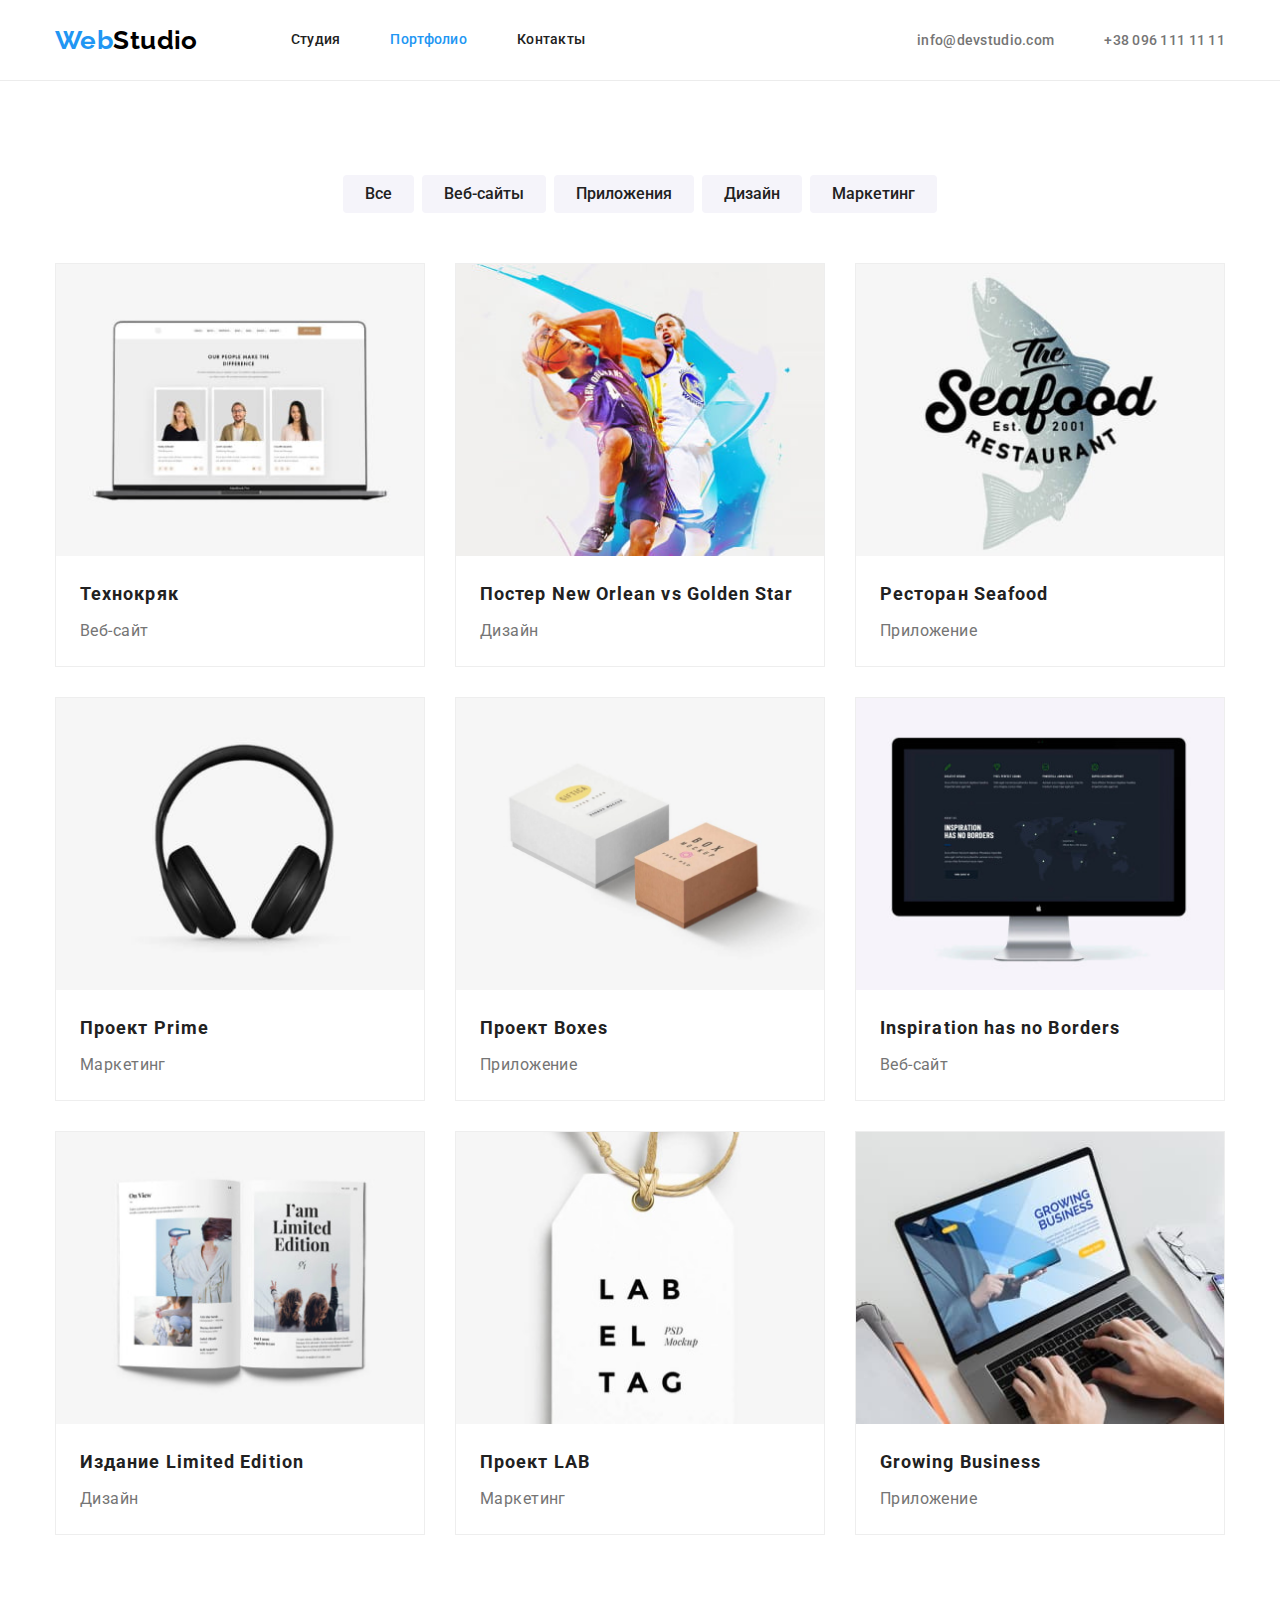
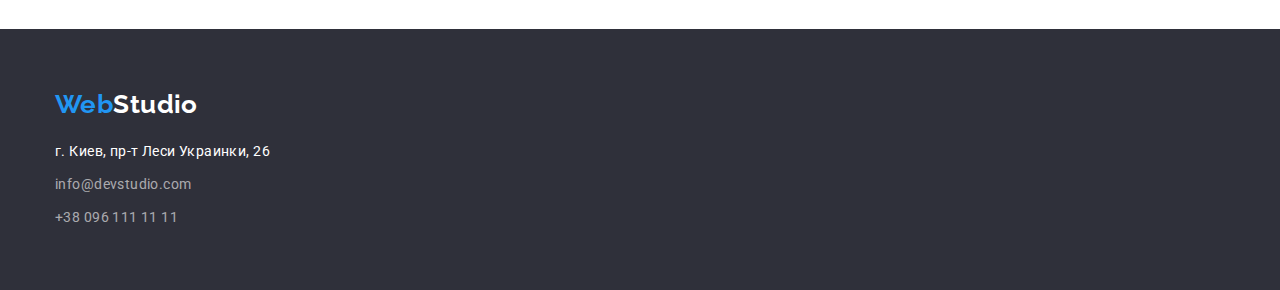
==== portfolio.html @ e0d1f3ef "Copy hw-03" ====
<!DOCTYPE html>
<html lang="ru">

<head>
    <meta charset="UTF-8">
    <meta http-equiv="X-UA-Compatible" content="IE=edge">
    <meta name="viewport" content="width=device-width, initial-scale=1.0">
    <title>Portfolio</title>
    <link rel="preconnect" href="https://fonts.googleapis.com">
    <link rel="preconnect" href="https://fonts.gstatic.com" crossorigin>
    <link
        href="https://fonts.googleapis.com/css2?family=Raleway:wght@700&family=Roboto:wght@400;500;700;900&display=swap"
        rel="stylesheet">
    <link rel="stylesheet"
        href="https://cdnjs.cloudflare.com/ajax/libs/modern-normalize/0.6.0/modern-normalize.min.css" />
    <link rel="stylesheet" href="./css/styles.css" />
</head>

<body>
    <header>
        <div class="container main-nav">
            <nav class="nav">
                <!-- Website header -->
                <a class="nav-web header-web" href="./index.html">
                    Web<span class="header-studio">Studio</span>
                </a>

                <ul class="nav-menu list">
                    <li class="item"> <a class="link" href="./index.html"> Студия </a> </li>
                    <li class="item"> <a class="link current" href="./portfolio.html"> Портфолио </a> </li>
                    <li class="item"> <a class="link" href=""> Контакты </a> </li>
                </ul>
            </nav>

            <ul class="contacts list">
                <li class="item-link"> <a class="contacts-link" href="mailto:info@devstudio.com" lang="en">
                        info@devstudio.com </a> </li>
                <li class="item-link"> <a class="contacts-link" href="tel:+380961111111"> +38 096 111 11 11 </a> </li>
            </ul>
        </div>
    </header>

    <main>
        <!-- Фильтр по нашим направлениям -->
        <section class="activity section script-filter">
            <div class="container">
                <h1>Направления деятельности</h1>
                <ul class="list filters">
                    <li class="li-filter"><button type="button" class="button-filter all">Все</button></li>
                    <li class="li-filter"><button type="button" class="button-filter wev-sites">Веб-сайты</button></li>
                    <li class="li-filter"><button type="button" class="button-filter applications">Приложения</button>
                    </li>
                    <li class="li-filter"><button type="button" class="button-filter disigns">Дизайн</button></li>
                    <li class="li-filter"><button type="button" class="button-filter marketing">Маркетинг</button></li>
                </ul>

                <!-- Наши направления деятельности -->
                <ul class="list filtered-activity">
                    <li class="item all wev-sites">
                        <a href="">
                            <img src="./images/techno.jpg" alt="Технокряк" width="370" height="294">
                            <div class="group-borders">
                                <h2 class="filter-service">Технокряк</h2>
                                <p class="filter-direction">Веб-сайт</p>
                            </div>
                        </a>
                    </li>
                    <li class="item all disigns">
                        <a href="">
                            <img src=" ./images/poster.jpg" alt="Постер New Orlean vs Golden Star" width="370"
                                height="294">
                            <div class="group-borders">
                                <h2 class="filter-service">Постер New Orlean vs Golden Star</h2>
                                <p class="filter-direction">Дизайн</p>
                            </div>
                        </a>
                    </li>
                    <li class="item all applications">
                        <a href="">
                            <img src="./images/seafood.jpg" alt="Ресторан Seafood" width="370" height="294">
                            <div class="group-borders">
                                <h2 class="filter-service">Ресторан Seafood</h2>
                                <p class="filter-direction">Приложение</p>
                            </div>
                        </a>
                    </li>
                    <li class="item all marketing">
                        <a href="">
                            <img src="./images/prime.jpg" alt="Проект Prime" width="370" height="294">
                            <div class="group-borders">
                                <h2 class="filter-service">Проект Prime</h2>
                                <p class="filter-direction">Маркетинг</p>
                            </div>
                        </a>
                    </li>
                    <li class="item all applications">
                        <a href="">
                            <img src="./images/boxes.jpg" alt="Проект Boxes" width="370" height="294">
                            <div class="group-borders">
                                <h2 class="filter-service">Проект Boxes</h2>
                                <p class="filter-direction">Приложение</p>
                            </div>
                        </a>
                    </li>
                    <li class="item all wev-sites">
                        <a href="">
                            <img src="./images/inspiration.jpg" alt="Inspiration has no Borders" width="370"
                                height="294">
                            <div class="group-borders">
                                <h2 class="filter-service">Inspiration has no Borders</h2>
                                <p class="filter-direction">Веб-сайт</p>
                            </div>
                        </a>
                    </li>
                    <li class="item all disigns">
                        <a href="">
                            <img src="./images/limitededition.jpg" alt="Издание Limited Edition" width="370"
                                height="294">
                            <div class="group-borders">
                                <h2 class="filter-service">Издание Limited Edition</h2>
                                <p class="filter-direction">Дизайн</p>
                            </div>
                        </a>
                    </li>
                    <li class="item all marketing">
                        <a href="">
                            <img src="./images/lab.jpg" alt="Проект LAB" width="370" height="294">
                            <div class="group-borders">
                                <h2 class="filter-service">Проект LAB</h2>
                                <p class="filter-direction">Маркетинг</p>
                            </div>
                        </a>
                    </li>
                    <li class="item all applications">
                        <a href="">
                            <img src="./images/gb.jpg" alt="Growing Business" width="370" height="294">
                            <div class="group-borders">
                                <h2 class="filter-service">Growing Business</h2>
                                <p class="filter-direction">Приложение</p>
                            </div>
                        </a>
                    </li>
                </ul>

            </div>
        </section>

    </main>

    <footer class="footer">
        <div class="container">
            <a class="nav-web footer-web" href="./index.html">
                Web<span class="footer-studio">Studio</span>
            </a>
            <address>
                <ul class="list">
                    <li class="footer-li">
                        <a class="footer-address" href="https://goo.gl/maps/BYtRj1dd29ztW6SMA" target="_blank"> г.
                            Киев,
                            пр-т Леси
                            Украинки, 26 </a>
                    </li>
                    <li class="footer-li"> <a class="footer-link" href="mailto:info@devstudio.com" lang="en">
                            info@devstudio.com </a>
                    </li>
                    <li class="footer-li"> <a class="footer-link" href="tel:+380961111111"> +38 096 111 11 11 </a> </li>
                </ul>
            </address>
        </div>
    </footer>

    <script defer src="js/script.js"></script>
</body>

</html>
---- css/styles.css ----
/* цвет основного текста #757575 */
/* вторичный цвет текста #212121 */
/* синий #2196F3  */
/* backround color main #E5E5E5 */
/* вторичный цвет фона #2F303A */
/* вторичный цвет фона #2F303A */
/* цвет фона 3 (наша команда) #F5F4FA */
/*font-family: 'Raleway', sans-serif; */

:root {
  --primary-text-color: #757575;
  --title-text-color: #212121;
  --accent-color: #2196f3;
  --primary-white-color: #ffffff;
  --main-backround-color: #e5e5e5;
  --secondary-background-color: #2f303a;
  --full-black: #000000;
  --color-footer-links: rgba(255, 255, 255, 0.6);
  --background-ourteam-button: #f5f4fa;
  --color-padding-bottom: #ececec;
  --color-border-items: #eeeeee;
}

body {
  background-color: var(--primary-white-color);
  color: var(--primary-text-color);
  font-family: "Roboto", sans-serif;
  font-size: 14px;
  letter-spacing: 0.03em;
}
/* Утиилиты */
h1,
h2,
h3,
h4,
h5,
h6,
p,
ul,
body,
main,
section {
  padding: 0;
  margin: 0;
}

img {
  display: block;
  max-width: 100%;
  height: auto;
}

.section {
  padding-top: 94px;
  padding-bottom: 94px;
}
.list {
  padding: 0;
  margin: 0;
  list-style: none;
}

.container {
  margin-left: auto;
  margin-right: auto;
  width: 1200px;
  box-sizing: border-box;
  padding-left: 15px;
  padding-right: 15px;
  /*   outline: 2px solid tomato;
  background-color: rgba(136, 193, 211, 0.671);*/
}

/* Header + footer */
header {
  background-color: var(--primary-white-color);
  border-bottom: 1px solid var(--color-padding-bottom);
  max-width: 1600px;

  margin-left: auto;
  margin-right: auto;
}
footer {
  background-color: var(--secondary-background-color);
  max-width: 1600px;

  margin-left: auto;
  margin-right: auto;
}
.list {
  list-style: none;
}

/* main nav */
.main-nav {
  display: flex;
  align-items: center;
  justify-content: center;
  box-sizing: inherit;
}
.nav {
  display: flex;
  align-items: center;
}

.nav-menu {
  display: flex;
  align-items: center;
  margin-left: 93px;
}

.contacts {
  display: flex;
  margin-left: auto;
  align-items: center;
}

.nav-web {
  color: var(--accent-color);
  font-family: "Raleway", sans-serif;
  font-size: 26px;
  font-weight: bold;
  line-height: 1.19;
  text-align: left;
  text-decoration: none;
}

/* .header-web {
  text-shadow: 0px 4px 4px rgba(0, 0, 0, 0.25);
} */

.header-studio {
  color: var(--full-black);
}

.footer-studio {
  color: var(--primary-white-color);
}
.footer {
  padding-top: 60px;
  padding-bottom: 60px;
}
.footer .footer-web {
  display: block;

  padding-bottom: 20px;
}

.footer .list {
  line-height: 1.71;
  font-style: normal;
  box-sizing: border-box;
}

.footer .list:not(:last-child) {
  padding-bottom: 9px;
}
/* .footer .list:last-child {
  
} */

/* .footer .footer-address {
  padding-bottom: 9px;
} */

.footer .footer-li:not(:last-child) {
  padding-bottom: 9px;
}

.footer-address {
  color: var(--primary-white-color);
  text-decoration: none;
}

.footer-link {
  text-decoration: none;
  color: var(--color-footer-links);
}

.nav-menu .link {
  color: var(--title-text-color);
  text-decoration: none;
  font-weight: 500;
  line-height: 1.14;
  letter-spacing: 0.02em;
  display: block;

  padding-top: 32px;
  padding-bottom: 32px;
}
.nav-menu .item:not(:last-child) {
  margin-right: 50px;
}
.contacts .item-link:not(:last-child) {
  margin-right: 50px;
}

.nav-menu .link:hover,
.nav-menu .link:focus {
  color: var(--accent-color);
}
.contacts-link {
  text-decoration: none;
  color: var(--primary-text-color);
  font-weight: 500;
  line-height: 1.14;
  letter-spacing: 0.02em;
}

.contacts-link:hover,
.contacts-link:focus {
  color: var(--accent-color);
}

.nav-menu .current {
  color: var(--accent-color);
}

.hero {
  padding-top: 0;
  padding-bottom: 0;
  max-width: 1600px;
  margin: 0 auto;
  background-color: var(--secondary-background-color);
}
/* section 1 / h1+button */
.hero .decision {
  padding-top: 200px;
  padding-bottom: 200px;
  margin: auto;

  text-align: center;
  display: flex;
  flex-direction: column;
  align-items: center;
  justify-content: center;
}

.decision-main {
  color: var(--primary-white-color);
  font-weight: 900;
  font-size: 44px;
  line-height: 1.36;
  letter-spacing: 0.06em;
  text-transform: uppercase;
}

/* Кнопка */
.button {
  color: var(--primary-white-color);
  background-color: var(--accent-color);
  text-decoration: none;
  font-weight: bold;
  font-size: 16px;
  line-height: 1.87;
  text-align: center;
  letter-spacing: 0.06em;
  box-shadow: 0px 4px 4px rgba(0, 0, 0, 0.15);
  border-radius: 4px;
  cursor: pointer;
  border: 0;
  box-sizing: border-box;
  width: 200px;
  height: 50px;

  display: flex;
  justify-content: center;
  align-items: center;
  margin-top: 30px;
}

/* Section2 - Особенности */
.advantages .list {
  /* box-sizing: inherit; */
  display: flex;
  text-align: left;
  justify-content: space-between;
}
/* .advantages .adv-groups {
} */

.advantages-hover {
  display: none;
}
.advantages h3 {
  color: var(--title-text-color);
  font-weight: bold;
  line-height: 1.14;
  text-transform: uppercase;
  padding-bottom: 10px;
}
.advantages p {
  /* line-height: 1.71px; */
  font-size: 14px;
  line-height: 24px;
  letter-spacing: 0.03em;

  width: 270px;
  height: 75px;
}
/* Section3 - Направления работы студии */
.directions h2 {
  color: var(--title-text-color);
  font-weight: bold;
  font-size: 36px;
  line-height: 1.17;
  text-align: center;
  padding-bottom: 50px;
}

.directions .list {
  display: flex;
  justify-content: space-between;
}
.addsetup {
  padding-top: 0;
}

/* Section4 - Наша команда */
.team {
  background-color: var(--background-ourteam-button);
  box-sizing: border-box;
  max-width: 1600px;
  /* height: 648px; */
  margin-left: auto;
  margin-right: auto;
}
.team h2 {
  color: var(--title-text-color);
  font-weight: bold;
  font-size: 36px;
  line-height: 1.17;
  text-align: center;
  padding-bottom: 50px;
}

.team-member-block {
  padding-top: 30px;
  padding-bottom: 30px;
}
.team h3 {
  color: var(--title-text-color);
  font-weight: 500;
  font-size: 16px;
  line-height: 1.19;
  text-align: center;
}

.team p {
  font-size: 16px;
  line-height: 1.19;
  text-align: center;

  padding-top: 10px;
}

.team-member {
  background-color: var(--primary-white-color);
  box-shadow: 0px 1px 3px rgba(0, 0, 0, 0.12), 0px 1px 1px rgba(0, 0, 0, 0.14),
    0px 2px 1px rgba(0, 0, 0, 0.2);
  border-radius: 0px 0px 4px 4px;
}

.team .list {
  display: flex;
  justify-content: space-between;
}

/* Section 2.1 - Направления деятельности */
.activity h1 {
  display: none;
}
.button-filter {
  color: var(--title-text-color);
  background-color: var(--background-ourteam-button);
  border-radius: 4px;
  border: 0;
  font-weight: 500;
  font-size: 16px;
  line-height: 1.62;
  text-align: center;
  cursor: pointer;
}

.button-filter:focus,
.button-filter:hover,
.button-filter:active {
  color: var(--primary-white-color);
  background-color: var(--accent-color);
  box-shadow: 0px 3px 1px rgba(0, 0, 0, 0.1), 0px 1px 2px rgba(0, 0, 0, 0.08),
    0px 2px 2px rgba(0, 0, 0, 0.12);
}

/* top filters */
.filters {
  display: flex;
  justify-content: center;
  /* margin-top: 77px; */
  margin-bottom: 50px;
}
.button-filter {
  padding: 6px 22px;
}
.filters .li-filter:not(:last-child) {
  margin-right: 8px;
}

/* Section 2.2 - Наши направления деятельности */

.activity a {
  text-decoration: none;
}
.filter-service {
  color: var(--title-text-color);
  font-weight: bold;
  font-size: 18px;
  line-height: 2;
  letter-spacing: 0.06em;
}
.filter-direction {
  color: var(--primary-text-color);
  font-size: 16px;
  line-height: 1.87;
}

/* filterd items */
.filtered-activity {
  display: flex;
  flex-wrap: wrap;
  margin-top: -30px;
  margin-left: -30px;
  /* margin-bottom: 111px; */
}
.filtered-activity > .item {
  flex-basis: calc(100% / 3 - 30px);
  margin-top: 30px;
  margin-left: 30px;
  width: 370px;
  height: 404px;
  border: 1px solid var(--color-border-items);
}
.group-borders {
  padding: 20px 24px;
}
.filtered-activity .filter-service {
  padding-bottom: 4px;
}
.filtered-activity a {
  display: inline-block;
  padding: 0;
}
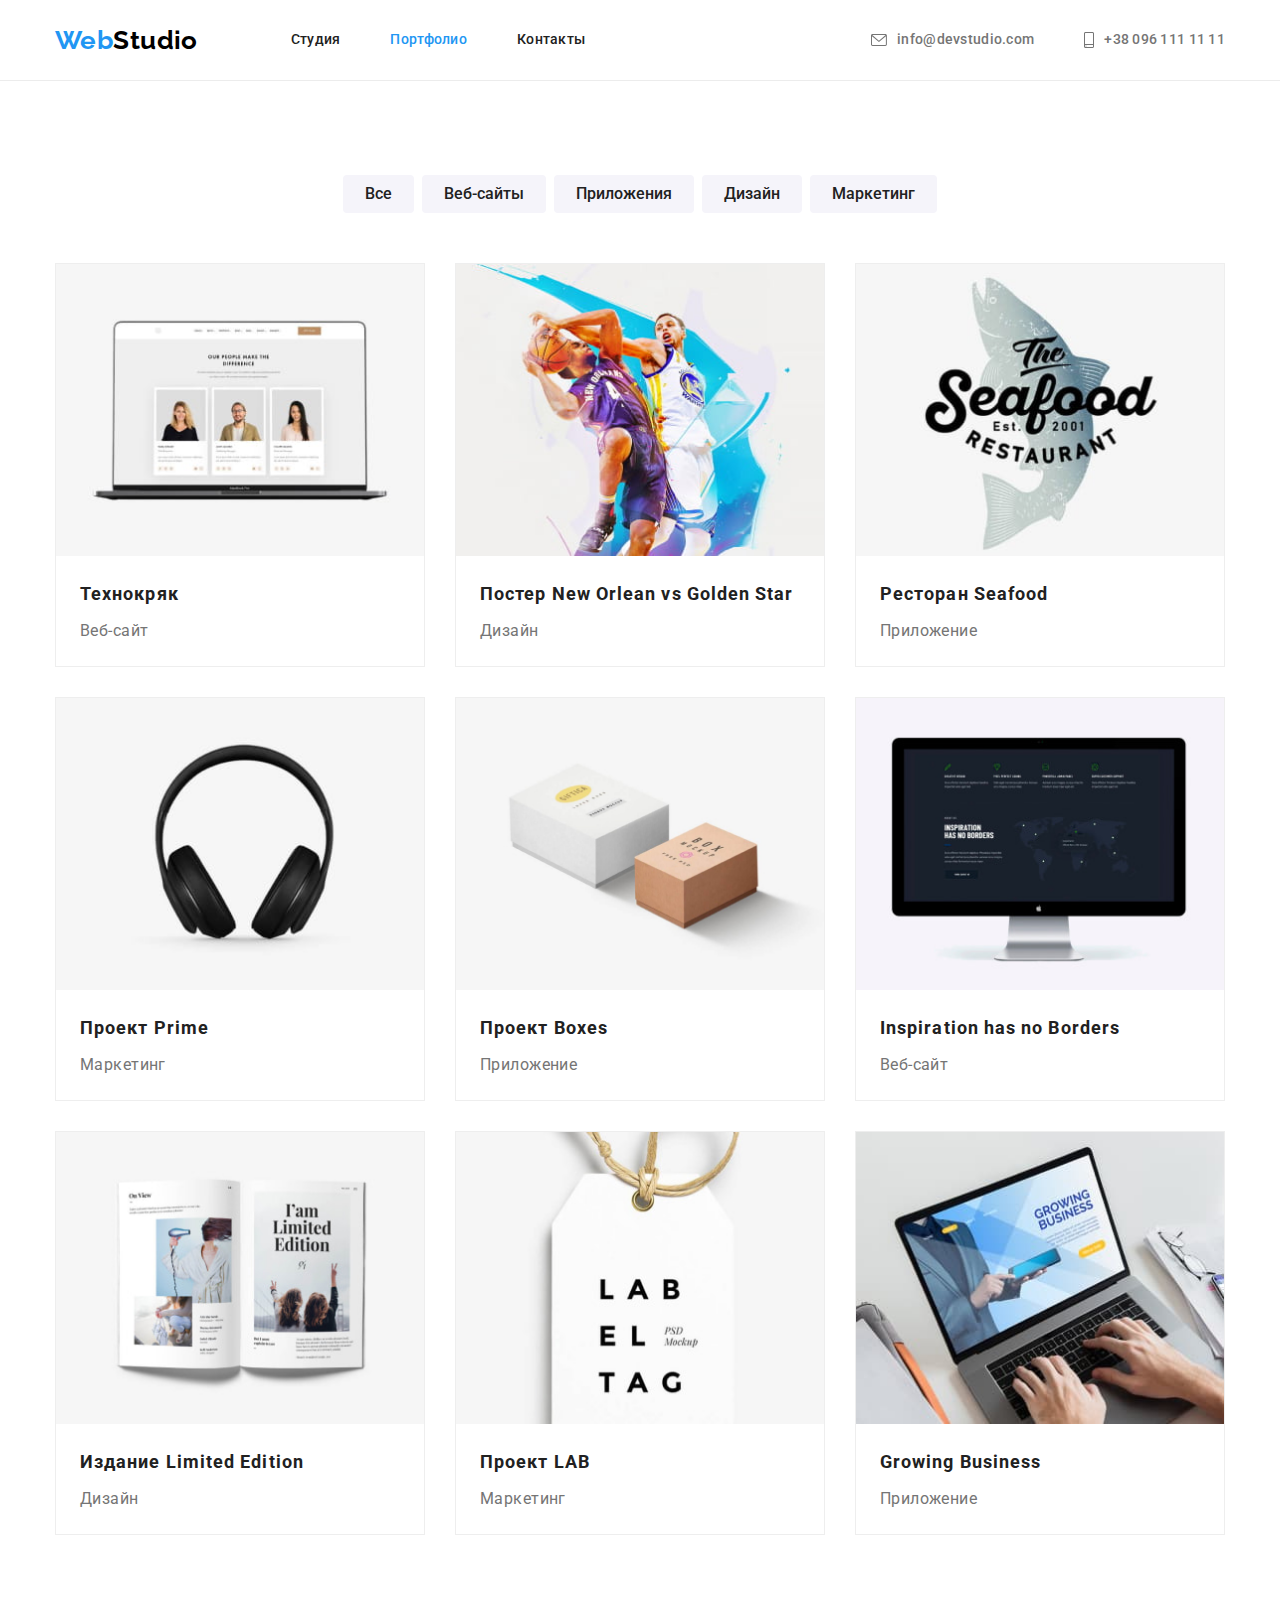
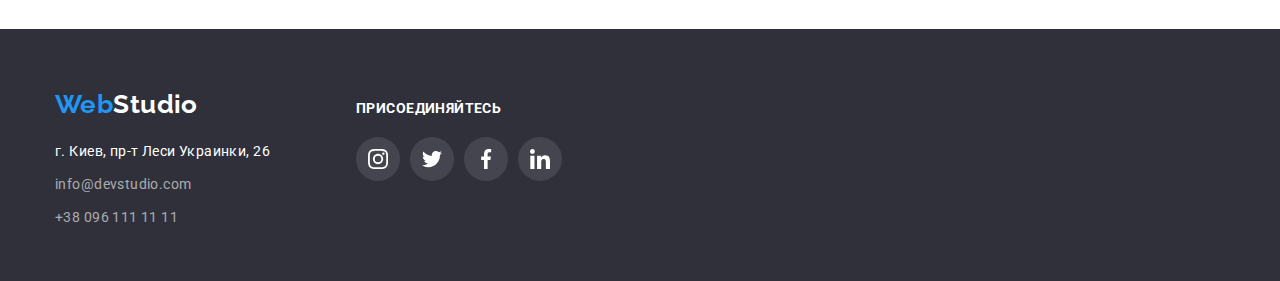
==== commit 4f811ca6: "First large version" ====
--- a/portfolio.html
+++ b/portfolio.html
@@ -33,9 +33,19 @@
             </nav>
 
             <ul class="contacts list">
-                <li class="item-link"> <a class="contacts-link" href="mailto:info@devstudio.com" lang="en">
-                        info@devstudio.com </a> </li>
-                <li class="item-link"> <a class="contacts-link" href="tel:+380961111111"> +38 096 111 11 11 </a> </li>
+                <li class="item-link icon-mail"> <a class="contacts-link" href="mailto:info@devstudio.com" lang="en">
+                        <svg class="envelope-icon" width="16" height="12">
+                            <use href="./images/icons.svg#envelope"></use>
+                        </svg>
+                        info@devstudio.com
+                    </a> </li>
+
+                <li class="item-link icon-phone"> <a class="contacts-link" href="tel:+380961111111">
+                        <svg class="smartphone-icon" width="10" height="16">
+                            <use href="./images/icons.svg#smartphone"></use>
+                        </svg>
+                        +38 096 111 11 11
+                    </a> </li>
             </ul>
         </div>
     </header>
@@ -148,24 +158,60 @@
     </main>
 
     <footer class="footer">
-        <div class="container">
-            <a class="nav-web footer-web" href="./index.html">
-                Web<span class="footer-studio">Studio</span>
-            </a>
-            <address>
-                <ul class="list">
-                    <li class="footer-li">
-                        <a class="footer-address" href="https://goo.gl/maps/BYtRj1dd29ztW6SMA" target="_blank"> г.
-                            Киев,
-                            пр-т Леси
-                            Украинки, 26 </a>
-                    </li>
-                    <li class="footer-li"> <a class="footer-link" href="mailto:info@devstudio.com" lang="en">
-                            info@devstudio.com </a>
-                    </li>
-                    <li class="footer-li"> <a class="footer-link" href="tel:+380961111111"> +38 096 111 11 11 </a> </li>
-                </ul>
-            </address>
+        <div class="container footer-all">
+            <div class="footer-contacts">
+                <a class="nav-web footer-web" href="./index.html">
+                    Web<span class="footer-studio">Studio</span>
+                </a>
+                <address>
+                    <ul class="list">
+                        <li class="footer-li">
+                            <a class="footer-address" href="https://goo.gl/maps/BYtRj1dd29ztW6SMA" target="_blank"> г.
+                                Киев,
+                                пр-т Леси
+                                Украинки, 26 </a>
+                        </li>
+                        <li class="footer-li"> <a class="footer-link" href="mailto:info@devstudio.com" lang="en">
+                                info@devstudio.com </a>
+                        </li>
+                        <li class="footer-li"> <a class="footer-link" href="tel:+380961111111"> +38 096 111 11 11 </a>
+                        </li>
+                    </ul>
+                </address>
+            </div>
+            <div class="footer-icons">
+                <h2>присоединяйтесь</h2>
+                <ul class="team-socions-group">
+                    <li>
+                        <a class="team-socicons" href="https://www.instagram.com/" target="_blank">
+                            <svg class="instagtram" width="20" height="20">
+                                <use href="./images/icons.svg#instagram"></use>
+                            </svg>
+                        </a>
+                    </li>
+                    <li>
+                        <a class="team-socicons" href="https://www.twitter.com" target="_blank">
+                            <svg class="twitter" width="20" height="20">
+                                <use href="./images/icons.svg#twitter"></use>
+                            </svg>
+                        </a>
+                    </li>
+                    <li>
+                        <a class="team-socicons" href="https://www.facebook.com" target="_blank">
+                            <svg class="facebook" width="20" height="20">
+                                <use href="./images/icons.svg#facebook"></use>
+                            </svg>
+                        </a>
+                    </li>
+                    <li>
+                        <a class="team-socicons" href="https://www.linkedin.com" target="_blank">
+                            <svg class="linkedin" width="20" height="20">
+                                <use href="./images/icons.svg#linkedin"></use>
+                            </svg>
+                        </a>
+                    </li>
+                </ul>
+            </div>
         </div>
     </footer>
 
--- a/css/styles.css
+++ b/css/styles.css
@@ -125,10 +125,6 @@
   text-decoration: none;
 }
 
-/* .header-web {
-  text-shadow: 0px 4px 4px rgba(0, 0, 0, 0.25);
-} */
-
 .header-studio {
   color: var(--full-black);
 }
@@ -142,8 +138,41 @@
 }
 .footer .footer-web {
   display: block;
-
   padding-bottom: 20px;
+}
+.footer-all {
+  display: flex;
+  align-items: baseline;
+}
+.team-socions-group {
+  display: flex;
+  list-style: none;
+}
+.team-socions-group li:not(:last-child) {
+  margin-right: 10px;
+}
+.footer-icons h2 {
+  color: var(--primary-white-color);
+  text-transform: uppercase;
+  font-weight: bold;
+  font-size: 14px;
+  line-height: 1.14;
+  margin-bottom: 20px;
+}
+.team-socions-group .team-socicons {
+  background-color: rgba(255, 255, 255, 0.1);
+  fill: var(--primary-white-color);
+}
+.team-socions-group
+  .team-socicons:hover
+  .team-socions-group
+  .team-socicons:focus {
+  background-color: var(--accent-color);
+}
+address {
+  width: 231px;
+  height: 81px;
+  margin-right: 70px;
 }
 
 .footer .list {
@@ -155,13 +184,6 @@
 .footer .list:not(:last-child) {
   padding-bottom: 9px;
 }
-/* .footer .list:last-child {
-  
-} */
-
-/* .footer .footer-address {
-  padding-bottom: 9px;
-} */
 
 .footer .footer-li:not(:last-child) {
   padding-bottom: 9px;
@@ -202,28 +224,45 @@
 .contacts-link {
   text-decoration: none;
   color: var(--primary-text-color);
+  fill: var(--primary-text-color);
   font-weight: 500;
   line-height: 1.14;
   letter-spacing: 0.02em;
 }
-
+.contacts-link {
+  display: flex;
+  align-items: center;
+}
+.envelope-icon {
+  margin-right: 10px;
+  color: var(--primary-text-color);
+}
+.smartphone-icon {
+  margin-right: 10px;
+  color: var(--primary-text-color);
+}
 .contacts-link:hover,
 .contacts-link:focus {
   color: var(--accent-color);
-}
-
+  fill: var(--accent-color);
+}
 .nav-menu .current {
   color: var(--accent-color);
 }
 
+/* section 1 / h1+button */
 .hero {
   padding-top: 0;
   padding-bottom: 0;
   max-width: 1600px;
   margin: 0 auto;
-  background-color: var(--secondary-background-color);
-}
-/* section 1 / h1+button */
+  background-image: linear-gradient(
+      to right,
+      rgba(47, 48, 58, 0.4),
+      rgba(47, 48, 58, 0.4)
+    ),
+    url(../images/Img.jpg);
+}
 .hero .decision {
   padding-top: 200px;
   padding-bottom: 200px;
@@ -278,6 +317,14 @@
 }
 /* .advantages .adv-groups {
 } */
+.advantages-icons {
+  background-color: var(--background-ourteam-button);
+  border-radius: 4px;
+  margin-bottom: 30px;
+  display: flex;
+  justify-content: center;
+  padding: 25px 100px;
+}
 
 .advantages-hover {
   display: none;
@@ -293,7 +340,6 @@
   /* line-height: 1.71px; */
   font-size: 14px;
   line-height: 24px;
-  letter-spacing: 0.03em;
 
   width: 270px;
   height: 75px;
@@ -325,6 +371,28 @@
   margin-left: auto;
   margin-right: auto;
 }
+.team-socialnetwork {
+  display: flex;
+  padding: 16px 32px 0 32px;
+}
+.team-socicons {
+  width: 44px;
+  height: 44px;
+  background-color: var(--primary-white-color);
+  fill: var(--primary-text-color);
+  display: flex;
+  justify-content: center;
+  align-items: center;
+  border-radius: 50%;
+}
+.team-socicons:hover,
+.team-socicons:focus {
+  background-color: var(--accent-color);
+  fill: var(--primary-white-color);
+}
+.team-socicons:not(:last-child) {
+  margin-right: 10px;
+}
 .team h2 {
   color: var(--title-text-color);
   font-weight: bold;
@@ -364,6 +432,40 @@
 .team .list {
   display: flex;
   justify-content: space-between;
+}
+
+/* section5 - Постоянные кликнты */
+.clients {
+  list-style: none;
+  display: flex;
+}
+.our-clients h2 {
+  text-align: center;
+  color: var(--title-text-color);
+  font-weight: bold;
+  font-size: 36px;
+  line-height: 1.17;
+  margin-bottom: 50px;
+}
+.clients-border-link {
+  border: 1px solid #afb1b8;
+  border-radius: 4px;
+  width: 170px;
+  height: 92px;
+  display: flex;
+  justify-content: center;
+  align-items: center;
+  fill: var(--primary-text-color);
+}
+.clients-border-link:hover,
+.clients-border-link:focus {
+  border: 1px solid var(--accent-color);
+  fill: var(--accent-color);
+}
+
+.clients-border:not(:last-child) {
+  justify-content: center;
+  margin-right: 30px;
 }
 
 /* Section 2.1 - Направления деятельности */
@@ -439,6 +541,11 @@
   height: 404px;
   border: 1px solid var(--color-border-items);
 }
+.filtered-activity > .item:hover,
+.filtered-activity > .item:focus {
+  box-shadow: 1px 4px 6px 0px #00000029, 0px 4px 4px 0px #0000000f,
+    0px 1px 1px 0px #0000001f;
+}
 .group-borders {
   padding: 20px 24px;
 }
